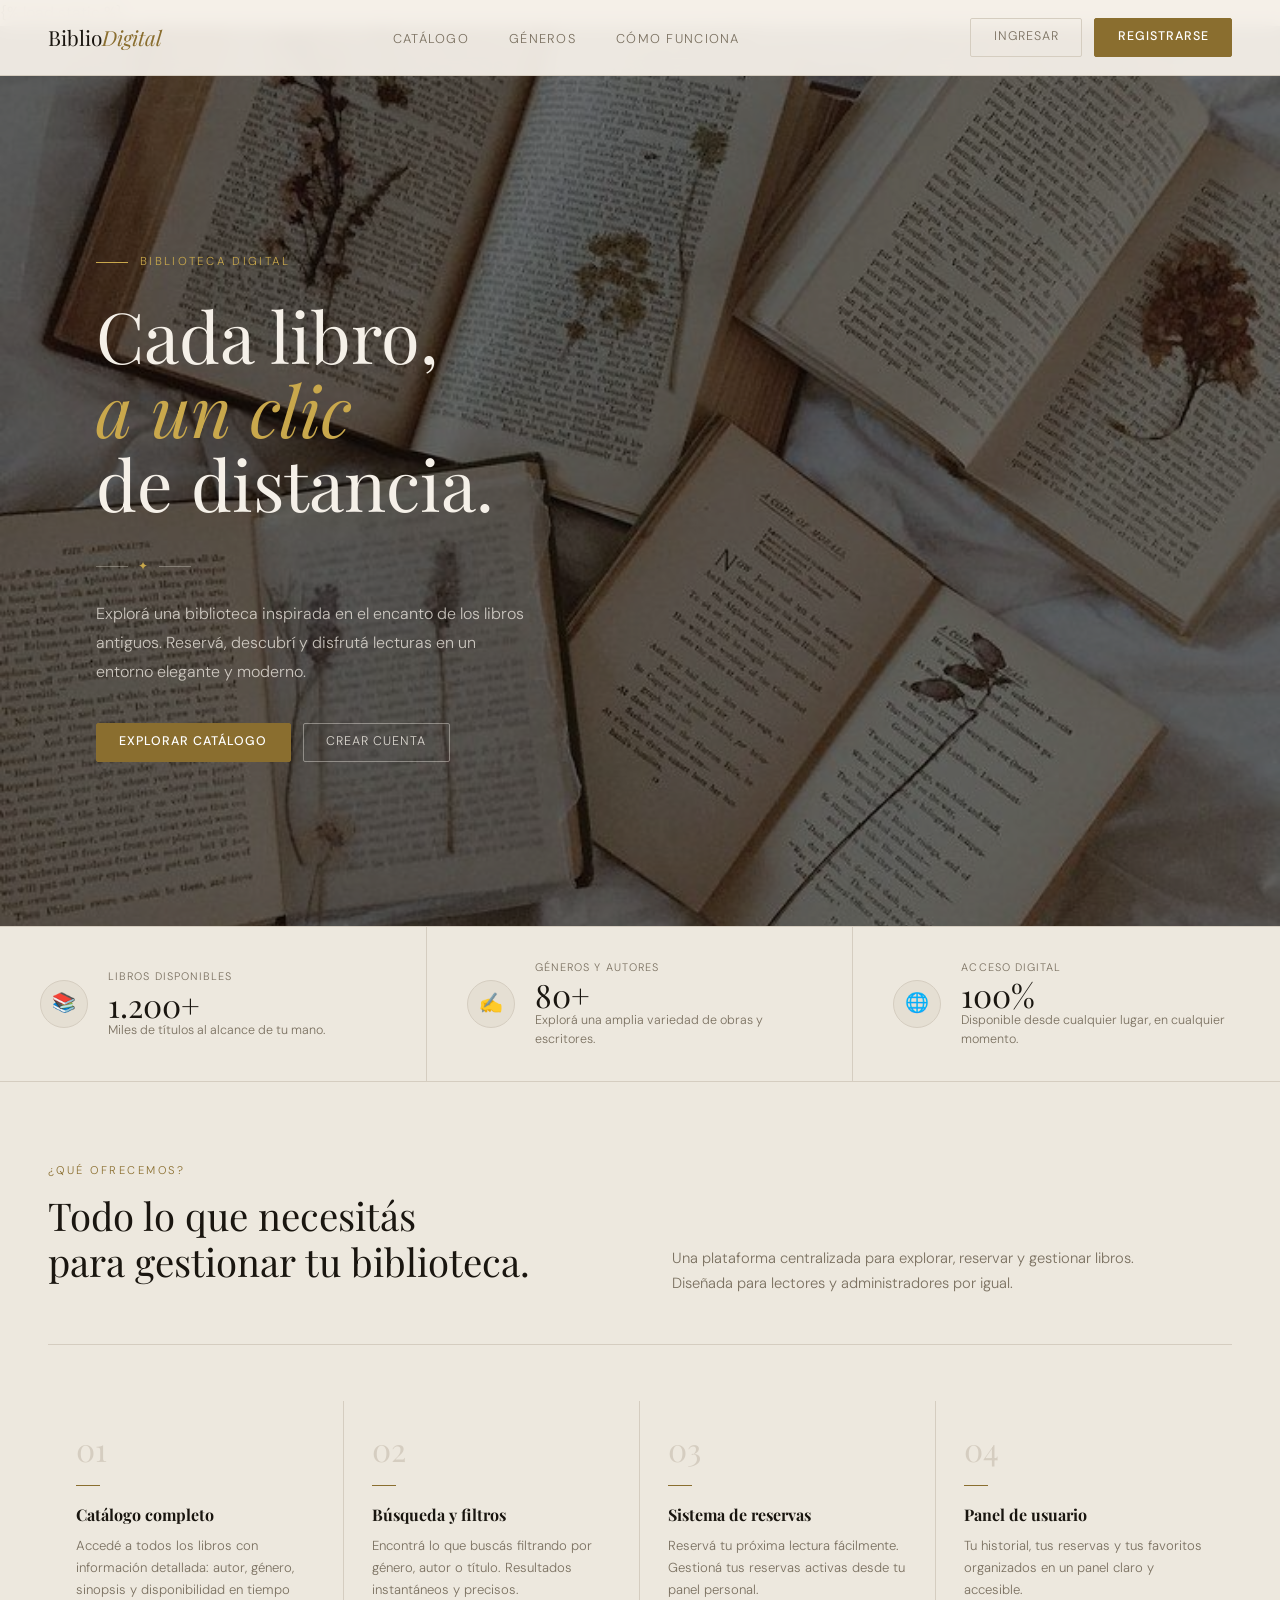
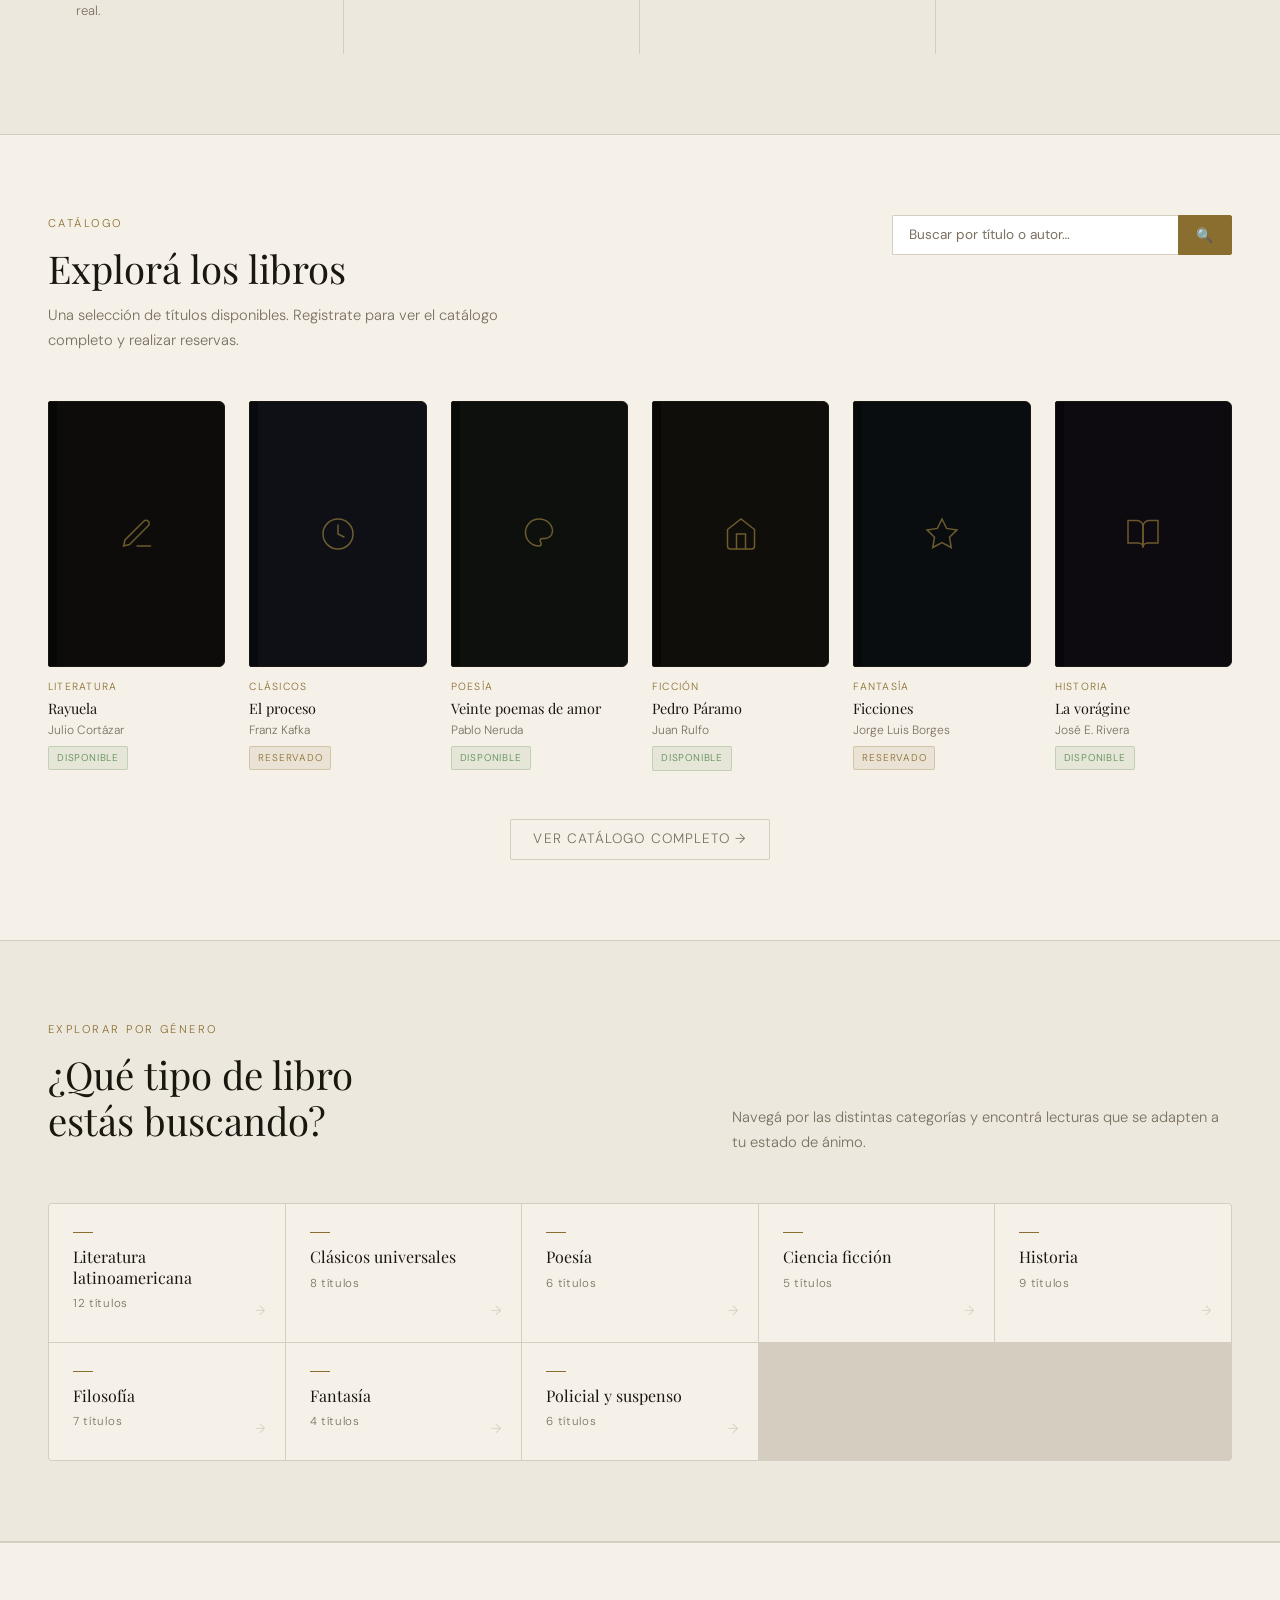
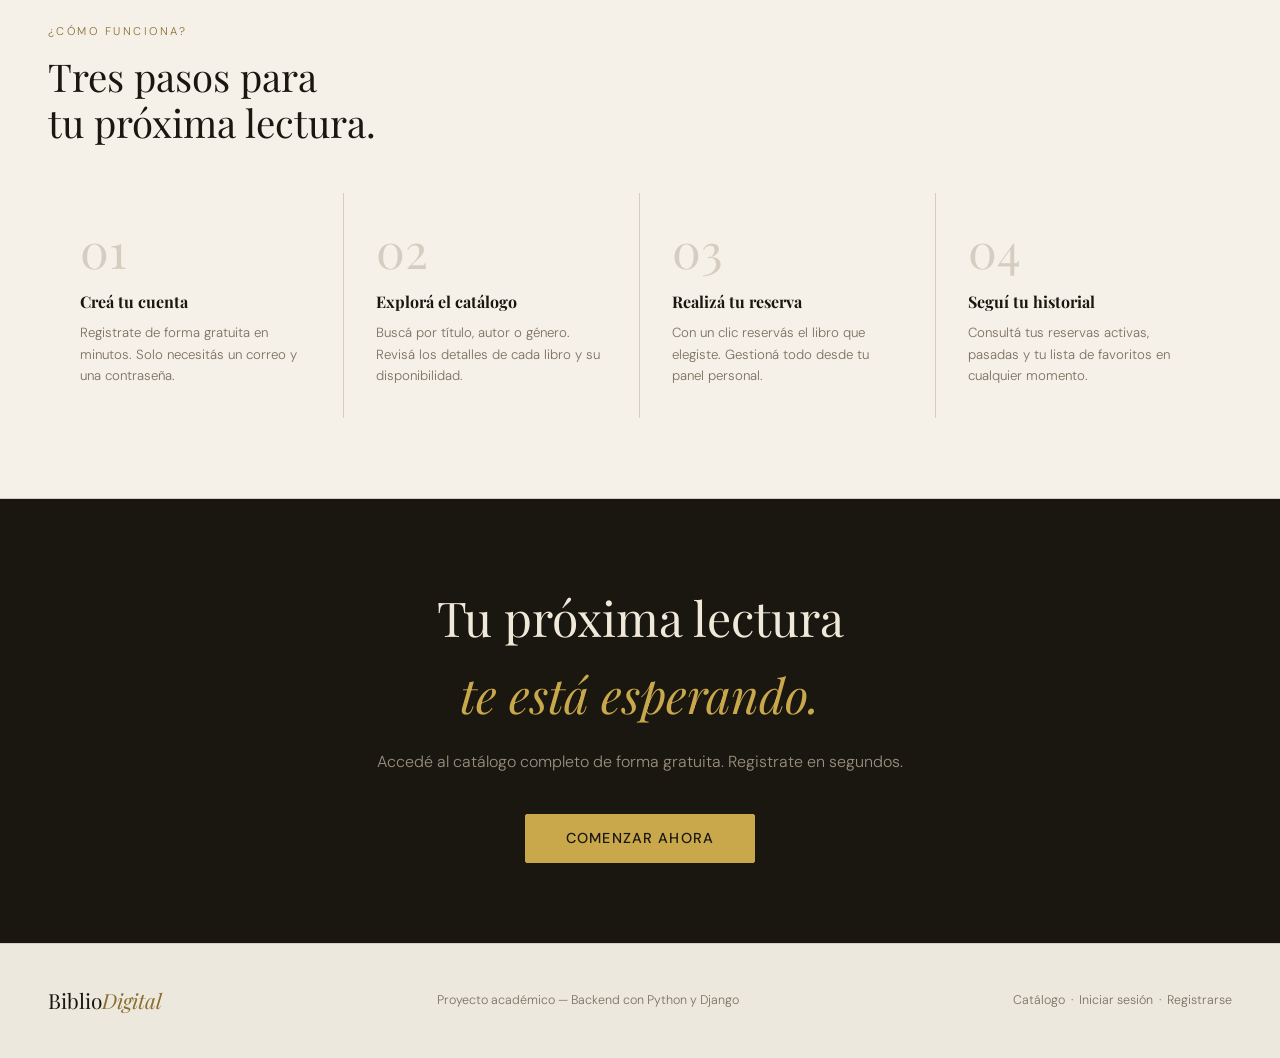
==== templates/index.html @ c8c46e90 "Resolver conflictos de merge y configurar frontend con Django" ====
{% load static %}
<!DOCTYPE html>
<html lang="es">
<head>
  <meta charset="UTF-8">
  <meta name="viewport" content="width=device-width, initial-scale=1.0">
  <title>BiblioDigital</title>
  <link href="https://fonts.googleapis.com/css2?family=Playfair+Display:ital,wght@0,400;0,700;1,400&family=DM+Sans:wght@300;400;500&display=swap" rel="stylesheet">
  <style>
    *, *::before, *::after { box-sizing: border-box; margin: 0; padding: 0; }
    :root {
      --bg: #f5f0e8; --bg-card: #ede8de; --bg-card2: #e5dfd3;
      --gold: #8a6e2f; --gold-light: #c9a84c;
      --dark: #1a1610; --muted: #7a7060; --border: #d5cdc0;
      --font-head: 'Playfair Display', Georgia, serif;
      --font-body: 'DM Sans', sans-serif;
    }
    html { scroll-behavior: smooth; }
    body { background: var(--bg); color: var(--dark); font-family: var(--font-body); font-weight: 300; line-height: 1.6; min-height: 100vh; }
    a { text-decoration: none; color: inherit; }
    ul { list-style: none; }

    nav {
      position: fixed; top: 0; left: 0; right: 0; z-index: 100;
      display: flex; align-items: center; justify-content: space-between;
      padding: 1.1rem 3rem; border-bottom: 1px solid var(--border);
      background: rgba(245,240,232,0.95); backdrop-filter: blur(8px);
    }
    .nav-logo { font-family: var(--font-head); font-size: 1.3rem; color: var(--dark); }
    .nav-logo em { font-style: italic; color: var(--gold); }
    .nav-links { display: flex; gap: 2.5rem; }
    .nav-links a { color: var(--muted); font-size: 0.8rem; letter-spacing: 0.1em; text-transform: uppercase; transition: color .2s; }
    .nav-links a:hover { color: var(--dark); }
    .nav-actions { display: flex; gap: 0.75rem; align-items: center; }
    .btn { font-family: var(--font-body); font-size: 0.78rem; letter-spacing: 0.08em; text-transform: uppercase; padding: 0.55rem 1.4rem; cursor: pointer; text-decoration: none; transition: all .2s; display: inline-flex; align-items: center; gap: 0.5rem; border: none; }
    .btn-ghost { background: transparent; border: 1px solid var(--border); color: var(--muted); border-radius: 2px; }
    .btn-ghost:hover { border-color: var(--gold); color: var(--dark); }
    .btn-primary { background: var(--gold); color: #fff; font-weight: 500; border-radius: 2px; border: 1px solid var(--gold); }
    .btn-primary:hover { background: #7a5e24; }

    /* ── HERO ── */
    .hero {
      min-height: 100vh;
      position: relative;
      display: flex;
      align-items: center;
      overflow: hidden;
    }
    .hero-bg {
      position: absolute; inset: 0; z-index: 0;
      background-image: url('/static/img/books-hero3.jpg');
      background-size: cover;
      background-position: center;
      filter: brightness(0.45);
    }
    .hero-left {
      position: relative; z-index: 1;
      display: flex; flex-direction: column; justify-content: center;
      padding: 8rem 4rem 4rem 3rem;
      max-width: 680px;
    }
    .hero-eyebrow {
      display: flex; align-items: center; gap: 0.75rem;
      font-size: 0.72rem; letter-spacing: 0.2em; text-transform: uppercase;
      color: var(--gold-light); margin-bottom: 1.75rem;
    }
    .hero-eyebrow::before { content: ''; display: block; width: 2rem; height: 1px; background: var(--gold-light); }
    .hero h1 {
      font-family: var(--font-head);
      font-size: clamp(3rem, 5.5vw, 5.5rem);
      line-height: 1.05; font-weight: 400;
      color: #f5f0e8; margin-bottom: 1rem;
    }
    .hero h1 em { font-style: italic; color: var(--gold-light); }
    .hero-ornament { display: flex; align-items: center; gap: 0.6rem; margin: 1.25rem 0 1.5rem; }
    .hero-ornament::before, .hero-ornament::after { content: ''; flex: 1; max-width: 2rem; height: 1px; background: rgba(245,240,232,0.3); }
    .hero-ornament span { font-size: 0.75rem; color: var(--gold-light); letter-spacing: 0.15em; }
    .hero-desc { color: rgba(245,240,232,0.75); font-size: 1rem; max-width: 40ch; margin-bottom: 2.25rem; line-height: 1.8; }
    .hero-cta { display: flex; gap: 0.75rem; flex-wrap: wrap; }
    .hero .btn-ghost { border-color: rgba(245,240,232,0.4); color: rgba(245,240,232,0.85); }
    .hero .btn-ghost:hover { border-color: var(--gold-light); color: #f5f0e8; }

    /* ── STATS BAR ── */
    .stats-bar { border-top: 1px solid var(--border); background: var(--bg-card); display: grid; grid-template-columns: repeat(3, 1fr); }
    .stat-item { padding: 2rem 2.5rem; border-right: 1px solid var(--border); display: flex; align-items: center; gap: 1.25rem; }
    .stat-item:last-child { border-right: none; }
    .stat-icon { width: 48px; height: 48px; border-radius: 50%; background: var(--bg-card2); border: 1px solid var(--border); display: flex; align-items: center; justify-content: center; font-size: 1.2rem; flex-shrink: 0; }
    .stat-num { font-family: var(--font-head); font-size: 2rem; color: var(--dark); display: block; line-height: 1; }
    .stat-lbl { font-size: 0.68rem; color: var(--muted); letter-spacing: 0.1em; text-transform: uppercase; display: block; margin-bottom: 0.2rem; }
    .stat-desc { font-size: 0.78rem; color: var(--muted); line-height: 1.5; }

    section { padding: 5rem 3rem; }
    .section-label { font-size: 0.7rem; letter-spacing: 0.22em; text-transform: uppercase; color: var(--gold); margin-bottom: 0.75rem; }
    .section-title { font-family: var(--font-head); font-size: clamp(1.8rem, 3vw, 2.4rem); font-weight: 400; line-height: 1.2; margin-bottom: 0.75rem; color: var(--dark); }
    .section-desc { color: var(--muted); max-width: 50ch; line-height: 1.7; font-size: 0.92rem; }

    .features { background: var(--bg-card); border-top: 1px solid var(--border); border-bottom: 1px solid var(--border); }
    .features-top { display: grid; grid-template-columns: 1fr 1fr; gap: 4rem; align-items: end; margin-bottom: 3.5rem; padding-bottom: 3rem; border-bottom: 1px solid var(--border); }
    .features-grid { display: grid; grid-template-columns: repeat(4, 1fr); gap: 0; }
    .feature-item { padding: 2rem 1.75rem; border-right: 1px solid var(--border); }
    .feature-item:last-child { border-right: none; }
    .feature-num { font-family: var(--font-head); font-size: 2rem; color: var(--border); line-height: 1; margin-bottom: 1.25rem; display: block; }
    .feature-line { width: 1.5rem; height: 1px; background: var(--gold); margin-bottom: 1rem; }
    .feature-title { font-family: var(--font-head); font-size: 1rem; margin-bottom: 0.5rem; color: var(--dark); }
    .feature-desc { font-size: 0.82rem; color: var(--muted); line-height: 1.65; }

    .catalogue-header { display: flex; align-items: flex-start; justify-content: space-between; margin-bottom: 3rem; gap: 2rem; flex-wrap: wrap; }
    .catalogue-search { display: flex; max-width: 340px; width: 100%; }
    .catalogue-search input { flex: 1; padding: 0.65rem 1rem; background: #fff; border: 1px solid var(--border); border-right: none; border-radius: 2px 0 0 2px; color: var(--dark); font-family: var(--font-body); font-size: 0.85rem; outline: none; }
    .catalogue-search input::placeholder { color: var(--muted); }
    .catalogue-search input:focus { border-color: var(--gold); }
    .catalogue-search button { padding: 0.65rem 1.1rem; background: var(--gold); border: 1px solid var(--gold); border-radius: 0 2px 2px 0; cursor: pointer; font-size: 0.85rem; color: #fff; }
    .books-grid { display: grid; grid-template-columns: repeat(auto-fill, minmax(160px, 1fr)); gap: 1.5rem; }
    .book-card { cursor: pointer; transition: transform .2s; }
    .book-card:hover { transform: translateY(-4px); }
    .book-card:hover .book-card-cover { border-color: var(--gold); }
    .book-card-cover { width: 100%; aspect-ratio: 2/3; border-radius: 2px 6px 6px 2px; margin-bottom: 0.75rem; border: 1px solid #1a1610; background: #0d0c0b; display: flex; align-items: center; justify-content: center; transition: border-color .2s; position: relative; overflow: hidden; }
    .book-card-cover::after { content: ''; position: absolute; left: 0; top: 0; bottom: 0; width: 8px; background: rgba(0,0,0,.4); border-radius: 2px 0 0 2px; }
    .book-card-icon { width: 100%; height: 100%; display: flex; align-items: center; justify-content: center; }
    .book-card-icon svg { width: 36px; height: 36px; opacity: 0.5; }
    .book-card-genre { font-size: 0.65rem; letter-spacing: 0.12em; text-transform: uppercase; color: var(--gold); margin-bottom: 0.2rem; }
    .book-card-title { font-family: var(--font-head); font-size: 0.9rem; line-height: 1.3; margin-bottom: 0.2rem; color: var(--dark); }
    .book-card-author { font-size: 0.75rem; color: var(--muted); }
    .available-badge { display: inline-block; margin-top: 0.4rem; font-size: 0.62rem; letter-spacing: 0.08em; text-transform: uppercase; padding: 0.2rem 0.5rem; border-radius: 2px; background: rgba(90,140,80,0.1); color: #5a8c50; border: 1px solid rgba(90,140,80,0.25); }
    .reserved-badge { display: inline-block; margin-top: 0.4rem; font-size: 0.62rem; letter-spacing: 0.08em; text-transform: uppercase; padding: 0.2rem 0.5rem; border-radius: 2px; background: rgba(138,110,47,0.1); color: var(--gold); border: 1px solid rgba(138,110,47,0.25); }
    .view-all-row { text-align: center; margin-top: 3rem; }

    .generos { background: var(--bg-card); border-top: 1px solid var(--border); border-bottom: 1px solid var(--border); }
    .generos-intro { display: flex; align-items: flex-end; justify-content: space-between; margin-bottom: 3rem; gap: 2rem; flex-wrap: wrap; }
    .generos-grid { display: grid; grid-template-columns: repeat(auto-fill, minmax(200px, 1fr)); gap: 1px; background: var(--border); border: 1px solid var(--border); border-radius: 4px; overflow: hidden; }
    .genero-card { background: var(--bg); padding: 1.75rem 1.5rem; cursor: pointer; transition: background .2s; display: flex; flex-direction: column; gap: 0.4rem; position: relative; }
    .genero-card::after { content: '→'; position: absolute; right: 1.25rem; bottom: 1.25rem; font-size: 0.85rem; color: var(--border); transition: color .2s, transform .2s; }
    .genero-card:hover { background: var(--bg-card2); }
    .genero-card:hover::after { color: var(--gold); transform: translateX(3px); }
    .genero-nombre { font-family: var(--font-head); font-size: 1rem; color: var(--dark); line-height: 1.3; }
    .genero-count { font-size: 0.72rem; color: var(--muted); letter-spacing: 0.06em; }
    .genero-line { width: 1.25rem; height: 1px; background: var(--gold); margin-bottom: 0.5rem; }

    .how { border-top: 1px solid var(--border); border-bottom: 1px solid var(--border); }
    .steps { display: grid; grid-template-columns: repeat(auto-fit, minmax(200px, 1fr)); gap: 0; margin-top: 3rem; }
    .step { padding: 2rem; border-right: 1px solid var(--border); }
    .step:last-child { border-right: none; }
    .step-num { font-family: var(--font-head); font-size: 3rem; color: var(--border); line-height: 1; margin-bottom: 1rem; }
    .step-title { font-family: var(--font-head); font-size: 1rem; margin-bottom: 0.5rem; color: var(--dark); }
    .step-desc { font-size: 0.83rem; color: var(--muted); line-height: 1.6; }

    .cta-banner { text-align: center; padding: 5rem 3rem; background: var(--dark); color: #f0e8d8; }
    .cta-banner h2 { font-family: var(--font-head); font-size: clamp(2rem, 4vw, 3rem); font-weight: 400; margin-bottom: 1rem; color: #f0e8d8; }
    .cta-banner h2 em { font-style: italic; color: var(--gold-light); }
    .cta-banner p { color: #9a9080; margin-bottom: 2.5rem; }
    .cta-banner .btn-primary { background: var(--gold-light); border-color: var(--gold-light); color: var(--dark); }
    .cta-banner .btn-primary:hover { background: #d4b05a; }

    footer { background: var(--bg-card); border-top: 1px solid var(--border); padding: 2.5rem 3rem; display: flex; align-items: center; justify-content: space-between; flex-wrap: wrap; gap: 1rem; }
    footer p { font-size: 0.78rem; color: var(--muted); }
    footer a { color: var(--muted); }
    footer a:hover { color: var(--dark); }

    @media (max-width: 900px) {
      .hero-left { padding: 7rem 1.5rem 2rem; max-width: 100%; }
      .stats-bar { grid-template-columns: 1fr; }
      .stat-item { border-right: none; border-bottom: 1px solid var(--border); }
      .features-top { grid-template-columns: 1fr; gap: 1.5rem; }
      .features-grid { grid-template-columns: 1fr 1fr; }
      .feature-item:nth-child(2) { border-right: none; }
    }
    @media (max-width: 768px) {
      nav { padding: 1rem 1.25rem; }
      .nav-links { display: none; }
      section { padding: 3.5rem 1.25rem; }
      footer { padding: 2rem 1.25rem; }
      .generos-grid { grid-template-columns: 1fr 1fr; }
    }
  </style>
</head>
<body>

  <nav>
    <a href="#" class="nav-logo">Biblio<em>Digital</em></a>
    <ul class="nav-links">
      <li><a href="#catalogo">Catálogo</a></li>
      <li><a href="#generos">Géneros</a></li>
      <li><a href="#como-funciona">Cómo funciona</a></li>
    </ul>
    <div class="nav-actions">
      <a href="/pages/login.html" class="btn btn-ghost">Ingresar</a>
      <a href="/pages/register.html" class="btn btn-primary">Registrarse</a>
    </div>
  </nav>

  <section class="hero">
    <div class="hero-bg"></div>
    <div class="hero-left">
      <p class="hero-eyebrow">Biblioteca digital</p>
      <h1>Cada libro,<br><em>a un clic</em><br>de distancia.</h1>
      <div class="hero-ornament"><span>✦</span></div>
      <p class="hero-desc">
        Explorá una biblioteca inspirada en el encanto de los libros antiguos.
        Reservá, descubrí y disfrutá lecturas en un entorno elegante y moderno.
      </p>
      <div class="hero-cta">
        <a href="#catalogo" class="btn btn-primary">Explorar catálogo</a>
        <a href="/pages/register.html" class="btn btn-ghost">Crear cuenta</a>
      </div>
    </div>
  </section>

  <div class="stats-bar">
    <div class="stat-item">
      <div class="stat-icon">📚</div>
      <div>
        <span class="stat-lbl">Libros disponibles</span>
        <span class="stat-num">1.200+</span>
        <p class="stat-desc">Miles de títulos al alcance de tu mano.</p>
      </div>
    </div>
    <div class="stat-item">
      <div class="stat-icon">✍️</div>
      <div>
        <span class="stat-lbl">Géneros y autores</span>
        <span class="stat-num">80+</span>
        <p class="stat-desc">Explorá una amplia variedad de obras y escritores.</p>
      </div>
    </div>
    <div class="stat-item">
      <div class="stat-icon">🌐</div>
      <div>
        <span class="stat-lbl">Acceso digital</span>
        <span class="stat-num">100%</span>
        <p class="stat-desc">Disponible desde cualquier lugar, en cualquier momento.</p>
      </div>
    </div>
  </div>

  <section class="features">
    <div class="features-top">
      <div>
        <p class="section-label">¿Qué ofrecemos?</p>
        <h2 class="section-title">Todo lo que necesitás<br>para gestionar tu biblioteca.</h2>
      </div>
      <p class="section-desc">Una plataforma centralizada para explorar, reservar y gestionar libros. Diseñada para lectores y administradores por igual.</p>
    </div>
    <div class="features-grid">
      <div class="feature-item">
        <span class="feature-num">01</span>
        <div class="feature-line"></div>
        <h3 class="feature-title">Catálogo completo</h3>
        <p class="feature-desc">Accedé a todos los libros con información detallada: autor, género, sinopsis y disponibilidad en tiempo real.</p>
      </div>
      <div class="feature-item">
        <span class="feature-num">02</span>
        <div class="feature-line"></div>
        <h3 class="feature-title">Búsqueda y filtros</h3>
        <p class="feature-desc">Encontrá lo que buscás filtrando por género, autor o título. Resultados instantáneos y precisos.</p>
      </div>
      <div class="feature-item">
        <span class="feature-num">03</span>
        <div class="feature-line"></div>
        <h3 class="feature-title">Sistema de reservas</h3>
        <p class="feature-desc">Reservá tu próxima lectura fácilmente. Gestioná tus reservas activas desde tu panel personal.</p>
      </div>
      <div class="feature-item">
        <span class="feature-num">04</span>
        <div class="feature-line"></div>
        <h3 class="feature-title">Panel de usuario</h3>
        <p class="feature-desc">Tu historial, tus reservas y tus favoritos organizados en un panel claro y accesible.</p>
      </div>
    </div>
  </section>

  <section id="catalogo">
    <div class="catalogue-header">
      <div>
        <p class="section-label">Catálogo</p>
        <h2 class="section-title">Explorá los libros</h2>
        <p class="section-desc">Una selección de títulos disponibles. Registrate para ver el catálogo completo y realizar reservas.</p>
      </div>
      <div class="catalogue-search">
        <input type="text" placeholder="Buscar por título o autor…"/>
        <button>🔍</button>
      </div>
    </div>
    <div class="books-grid">
      <div class="book-card">
        <div class="book-card-cover" style="background:#0d0c0b;">
          <div class="book-card-icon">
            <svg viewBox="0 0 24 24" fill="none" stroke="#c9a84c" stroke-width="1" stroke-linecap="round"><path d="M12 20h9"/><path d="M16.5 3.5a2.121 2.121 0 013 3L7 19l-4 1 1-4L16.5 3.5z"/></svg>
          </div>
        </div>
        <p class="book-card-genre">Literatura</p>
        <p class="book-card-title">Rayuela</p>
        <p class="book-card-author">Julio Cortázar</p>
        <span class="available-badge">Disponible</span>
      </div>
      <div class="book-card">
        <div class="book-card-cover" style="background:#0f1015;">
          <div class="book-card-icon">
            <svg viewBox="0 0 24 24" fill="none" stroke="#c9a84c" stroke-width="1" stroke-linecap="round"><circle cx="12" cy="12" r="10"/><polyline points="12 6 12 12 16 14"/></svg>
          </div>
        </div>
        <p class="book-card-genre">Clásicos</p>
        <p class="book-card-title">El proceso</p>
        <p class="book-card-author">Franz Kafka</p>
        <span class="reserved-badge">Reservado</span>
      </div>
      <div class="book-card">
        <div class="book-card-cover" style="background:#0d100d;">
          <div class="book-card-icon">
            <svg viewBox="0 0 24 24" fill="none" stroke="#c9a84c" stroke-width="1" stroke-linecap="round"><path d="M12 2a9 9 0 000 18c.83 0 1.5-.67 1.5-1.5 0-.39-.15-.74-.39-1.01-.23-.26-.38-.61-.38-.99 0-.83.67-1.5 1.5-1.5H16c2.76 0 5-2.24 5-5 0-4.42-4.03-8-9-8z"/></svg>
          </div>
        </div>
        <p class="book-card-genre">Poesía</p>
        <p class="book-card-title">Veinte poemas de amor</p>
        <p class="book-card-author">Pablo Neruda</p>
        <span class="available-badge">Disponible</span>
      </div>
      <div class="book-card">
        <div class="book-card-cover" style="background:#100e0a;">
          <div class="book-card-icon">
            <svg viewBox="0 0 24 24" fill="none" stroke="#c9a84c" stroke-width="1" stroke-linecap="round"><path d="M3 9l9-7 9 7v11a2 2 0 01-2 2H5a2 2 0 01-2-2z"/><polyline points="9 22 9 12 15 12 15 22"/></svg>
          </div>
        </div>
        <p class="book-card-genre">Ficción</p>
        <p class="book-card-title">Pedro Páramo</p>
        <p class="book-card-author">Juan Rulfo</p>
        <span class="available-badge">Disponible</span>
      </div>
      <div class="book-card">
        <div class="book-card-cover" style="background:#0a0d10;">
          <div class="book-card-icon">
            <svg viewBox="0 0 24 24" fill="none" stroke="#c9a84c" stroke-width="1" stroke-linecap="round"><polygon points="12 2 15.09 8.26 22 9.27 17 14.14 18.18 21.02 12 17.77 5.82 21.02 7 14.14 2 9.27 8.91 8.26 12 2"/></svg>
          </div>
        </div>
        <p class="book-card-genre">Fantasía</p>
        <p class="book-card-title">Ficciones</p>
        <p class="book-card-author">Jorge Luis Borges</p>
        <span class="reserved-badge">Reservado</span>
      </div>
      <div class="book-card">
        <div class="book-card-cover" style="background:#0d0a10;">
          <div class="book-card-icon">
            <svg viewBox="0 0 24 24" fill="none" stroke="#c9a84c" stroke-width="1" stroke-linecap="round"><path d="M2 3h6a4 4 0 014 4v14a3 3 0 00-3-3H2z"/><path d="M22 3h-6a4 4 0 00-4 4v14a3 3 0 013-3h7z"/></svg>
          </div>
        </div>
        <p class="book-card-genre">Historia</p>
        <p class="book-card-title">La vorágine</p>
        <p class="book-card-author">José E. Rivera</p>
        <span class="available-badge">Disponible</span>
      </div>
    </div>
    <div class="view-all-row">
      <a href="#" class="btn btn-ghost" style="font-size:.85rem;">Ver catálogo completo →</a>
    </div>
  </section>

  <section class="generos" id="generos">
    <div class="generos-intro">
      <div>
        <p class="section-label">Explorar por género</p>
        <h2 class="section-title">¿Qué tipo de libro<br>estás buscando?</h2>
      </div>
      <p class="section-desc">Navegá por las distintas categorías y encontrá lecturas que se adapten a tu estado de ánimo.</p>
    </div>
    <div class="generos-grid">
      <div class="genero-card"><div class="genero-line"></div><p class="genero-nombre">Literatura latinoamericana</p><p class="genero-count">12 títulos</p></div>
      <div class="genero-card"><div class="genero-line"></div><p class="genero-nombre">Clásicos universales</p><p class="genero-count">8 títulos</p></div>
      <div class="genero-card"><div class="genero-line"></div><p class="genero-nombre">Poesía</p><p class="genero-count">6 títulos</p></div>
      <div class="genero-card"><div class="genero-line"></div><p class="genero-nombre">Ciencia ficción</p><p class="genero-count">5 títulos</p></div>
      <div class="genero-card"><div class="genero-line"></div><p class="genero-nombre">Historia</p><p class="genero-count">9 títulos</p></div>
      <div class="genero-card"><div class="genero-line"></div><p class="genero-nombre">Filosofía</p><p class="genero-count">7 títulos</p></div>
      <div class="genero-card"><div class="genero-line"></div><p class="genero-nombre">Fantasía</p><p class="genero-count">4 títulos</p></div>
      <div class="genero-card"><div class="genero-line"></div><p class="genero-nombre">Policial y suspenso</p><p class="genero-count">6 títulos</p></div>
    </div>
  </section>

  <section class="how" id="como-funciona">
    <p class="section-label">¿Cómo funciona?</p>
    <h2 class="section-title">Tres pasos para<br>tu próxima lectura.</h2>
    <div class="steps">
      <div class="step"><p class="step-num">01</p><h3 class="step-title">Creá tu cuenta</h3><p class="step-desc">Registrate de forma gratuita en minutos. Solo necesitás un correo y una contraseña.</p></div>
      <div class="step"><p class="step-num">02</p><h3 class="step-title">Explorá el catálogo</h3><p class="step-desc">Buscá por título, autor o género. Revisá los detalles de cada libro y su disponibilidad.</p></div>
      <div class="step"><p class="step-num">03</p><h3 class="step-title">Realizá tu reserva</h3><p class="step-desc">Con un clic reservás el libro que elegiste. Gestioná todo desde tu panel personal.</p></div>
      <div class="step"><p class="step-num">04</p><h3 class="step-title">Seguí tu historial</h3><p class="step-desc">Consultá tus reservas activas, pasadas y tu lista de favoritos en cualquier momento.</p></div>
    </div>
  </section>

  <section class="cta-banner">
    <h2>Tu próxima lectura<br><em>te está esperando.</em></h2>
    <p>Accedé al catálogo completo de forma gratuita. Registrate en segundos.</p>
    <a href="#" class="btn btn-primary" style="font-size:.9rem; padding:.75rem 2.5rem;">Comenzar ahora</a>
  </section>

  <footer>
    <a href="#" class="nav-logo">Biblio<em>Digital</em></a>
    <p>Proyecto académico — Backend con Python y Django</p>
    <p>
      <a href="#catalogo">Catálogo</a> &nbsp;·&nbsp;
      <a href="#">Iniciar sesión</a> &nbsp;·&nbsp;
      <a href="#">Registrarse</a>
    </p>
  </footer>

</body>
</html>
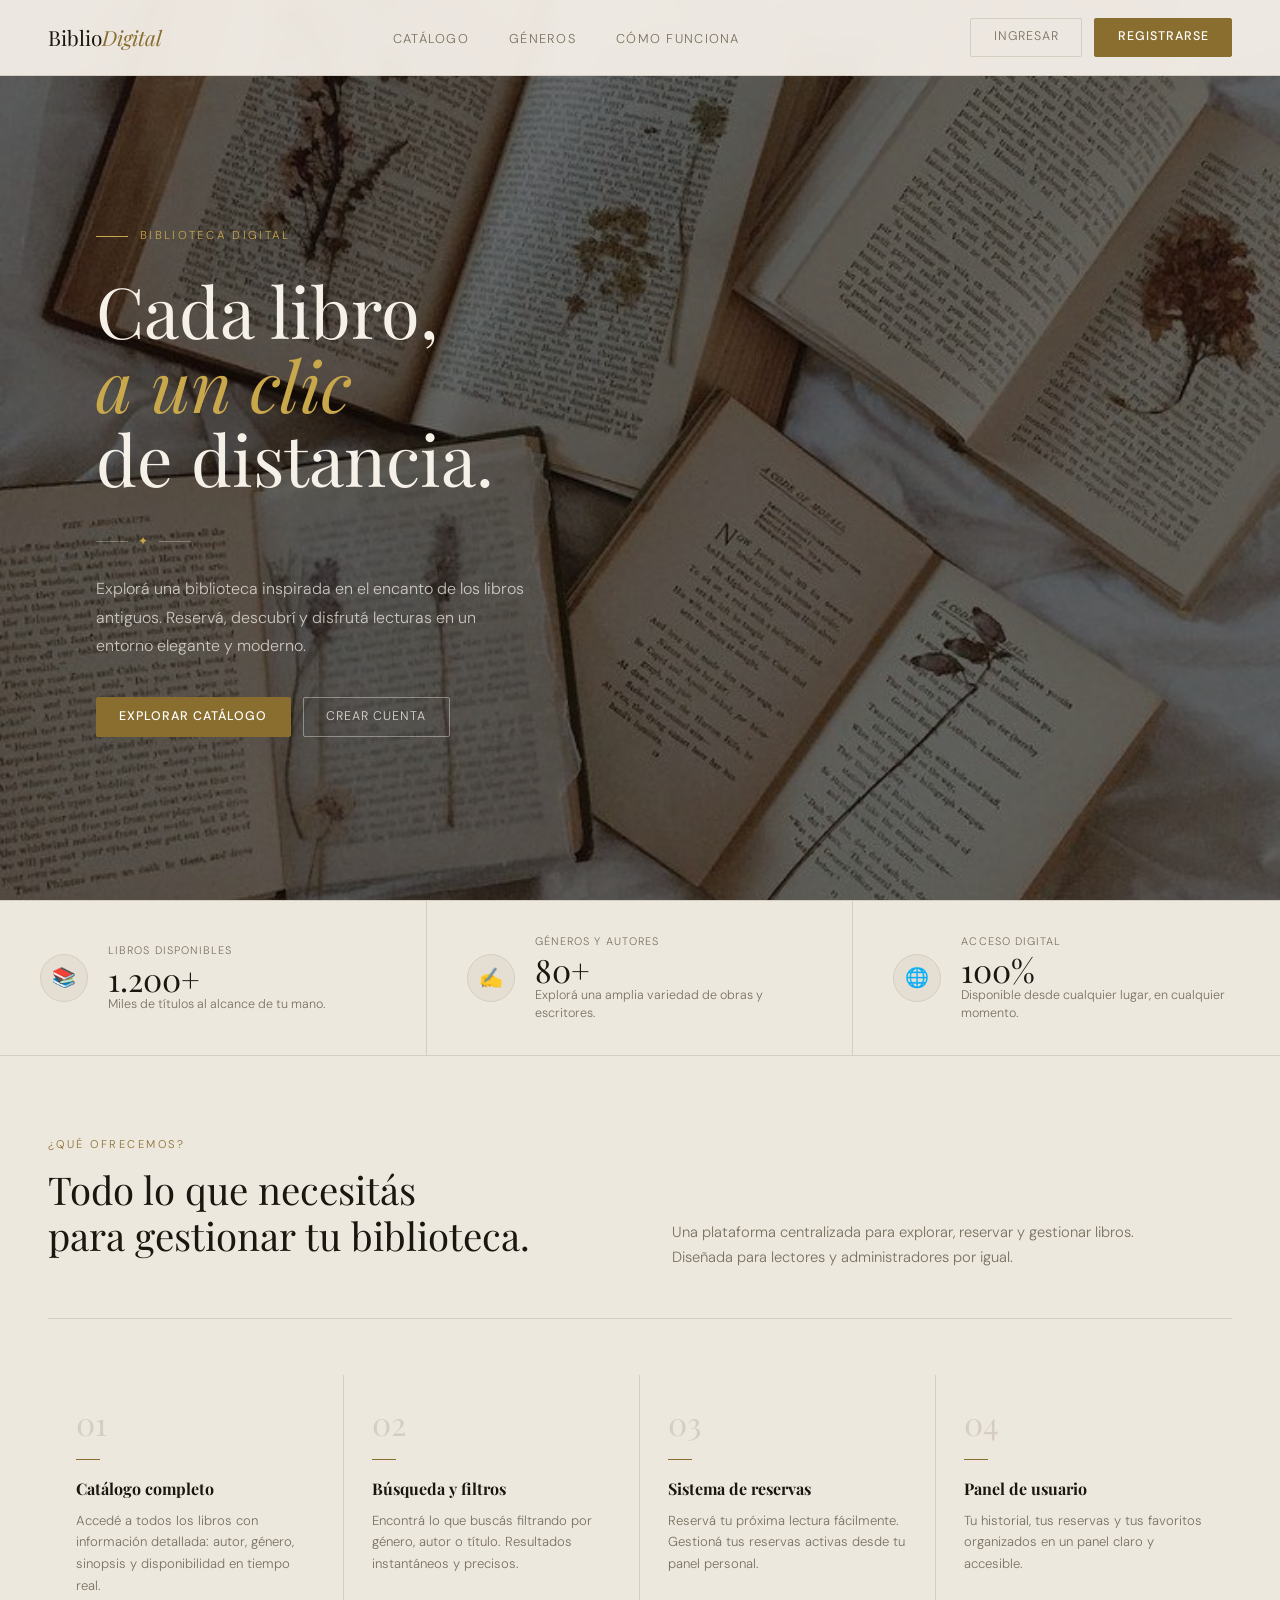
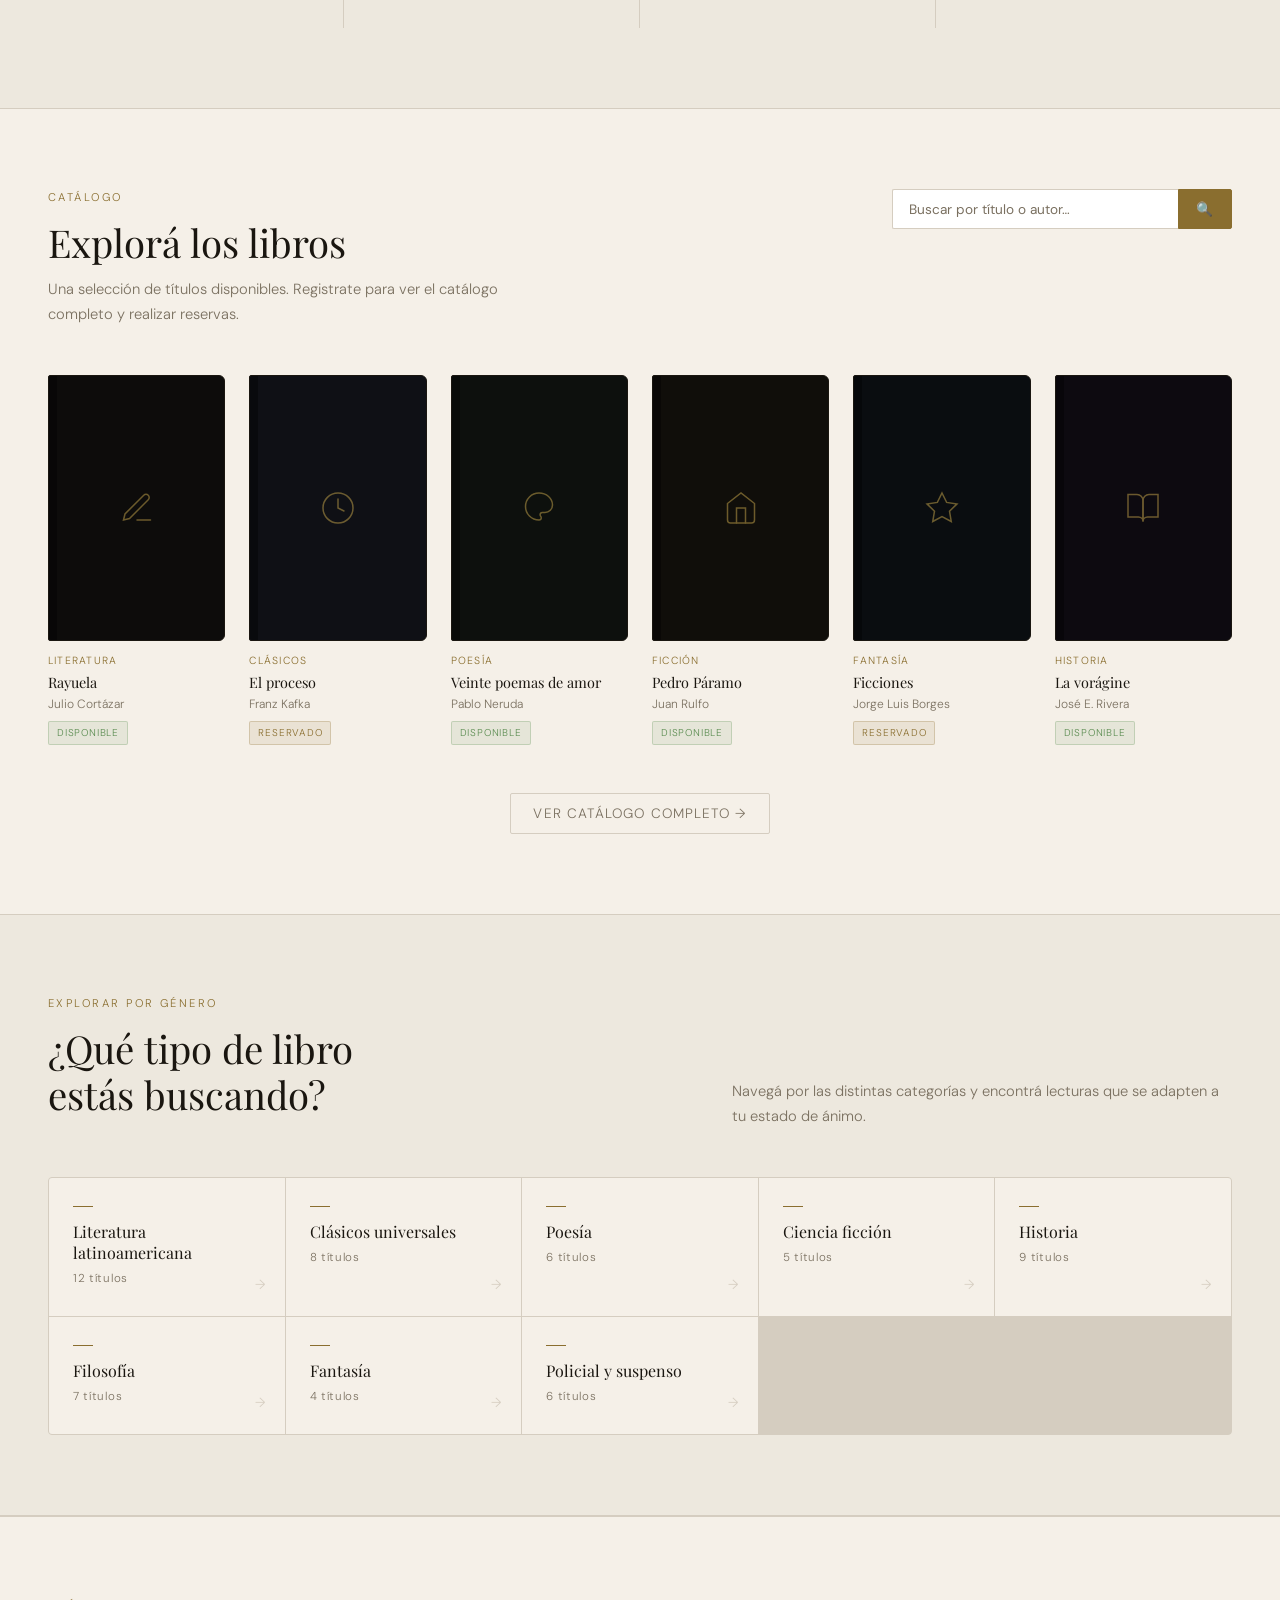
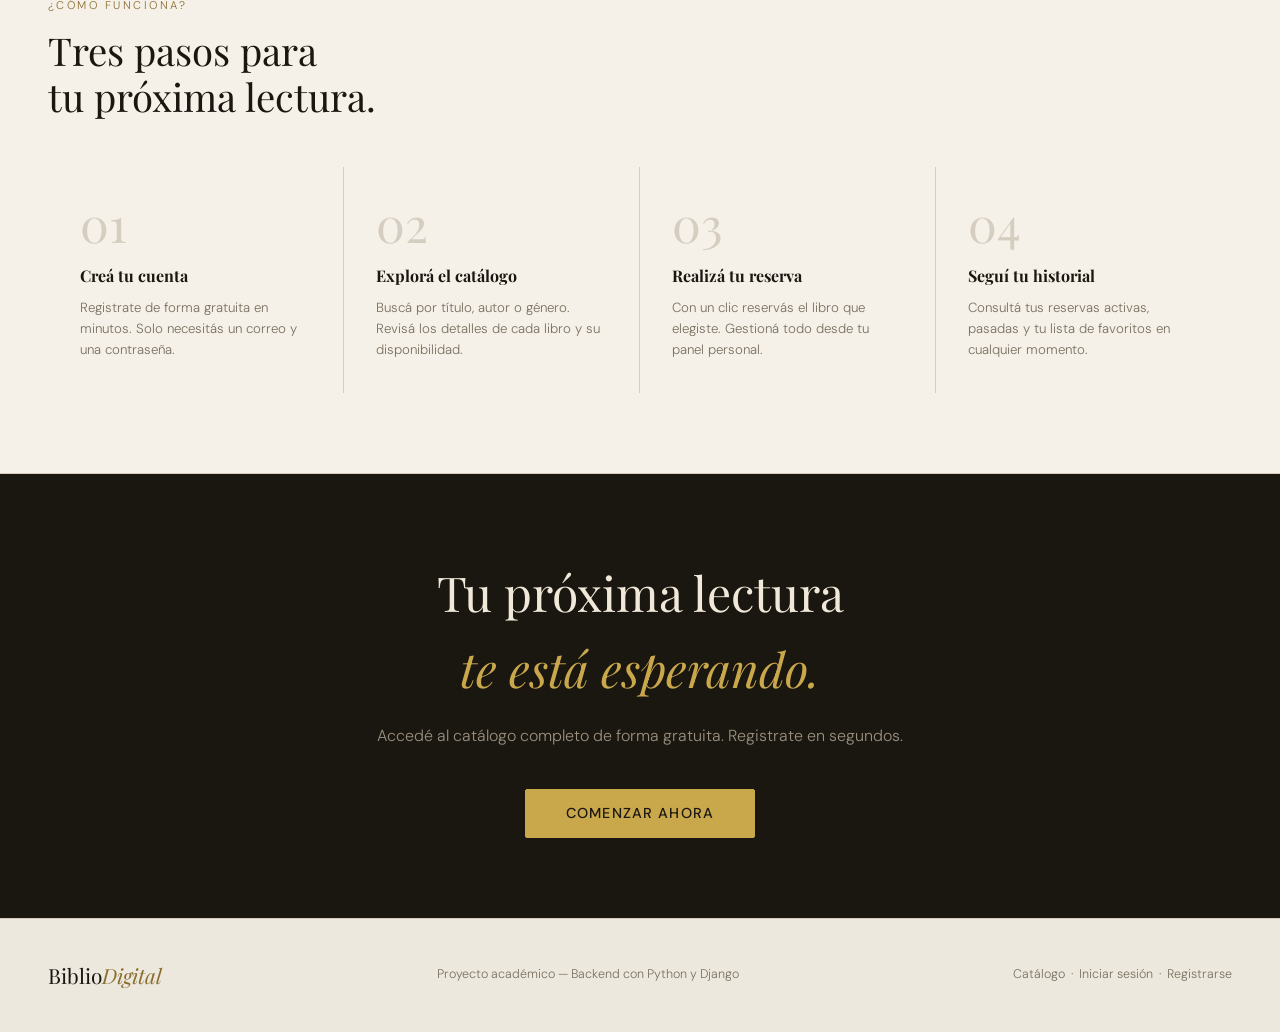
==== commit 760db758: "Resolver conflictos de merge" ====
--- a/templates/index.html
+++ b/templates/index.html
@@ -1,4 +1,3 @@
-{% load static %}
 <!DOCTYPE html>
 <html lang="es">
 <head>
@@ -39,6 +38,7 @@
     .btn-primary:hover { background: #7a5e24; }
 
     /* ── HERO ── */
+    /* ── HERO ── */
     .hero {
       min-height: 100vh;
       position: relative;
@@ -46,13 +46,13 @@
       align-items: center;
       overflow: hidden;
     }
-    .hero-bg {
-      position: absolute; inset: 0; z-index: 0;
-      background-image: url('/static/img/books-hero3.jpg');
-      background-size: cover;
-      background-position: center;
-      filter: brightness(0.45);
-    }
+ .hero-bg {
+  position: absolute; inset: 0; z-index: 0;
+  background-image: url('/static/img/books-hero3.jpg');
+  background-size: cover;
+  background-position: center;
+  filter: brightness(0.45);
+}
     .hero-left {
       position: relative; z-index: 1;
       display: flex; flex-direction: column; justify-content: center;
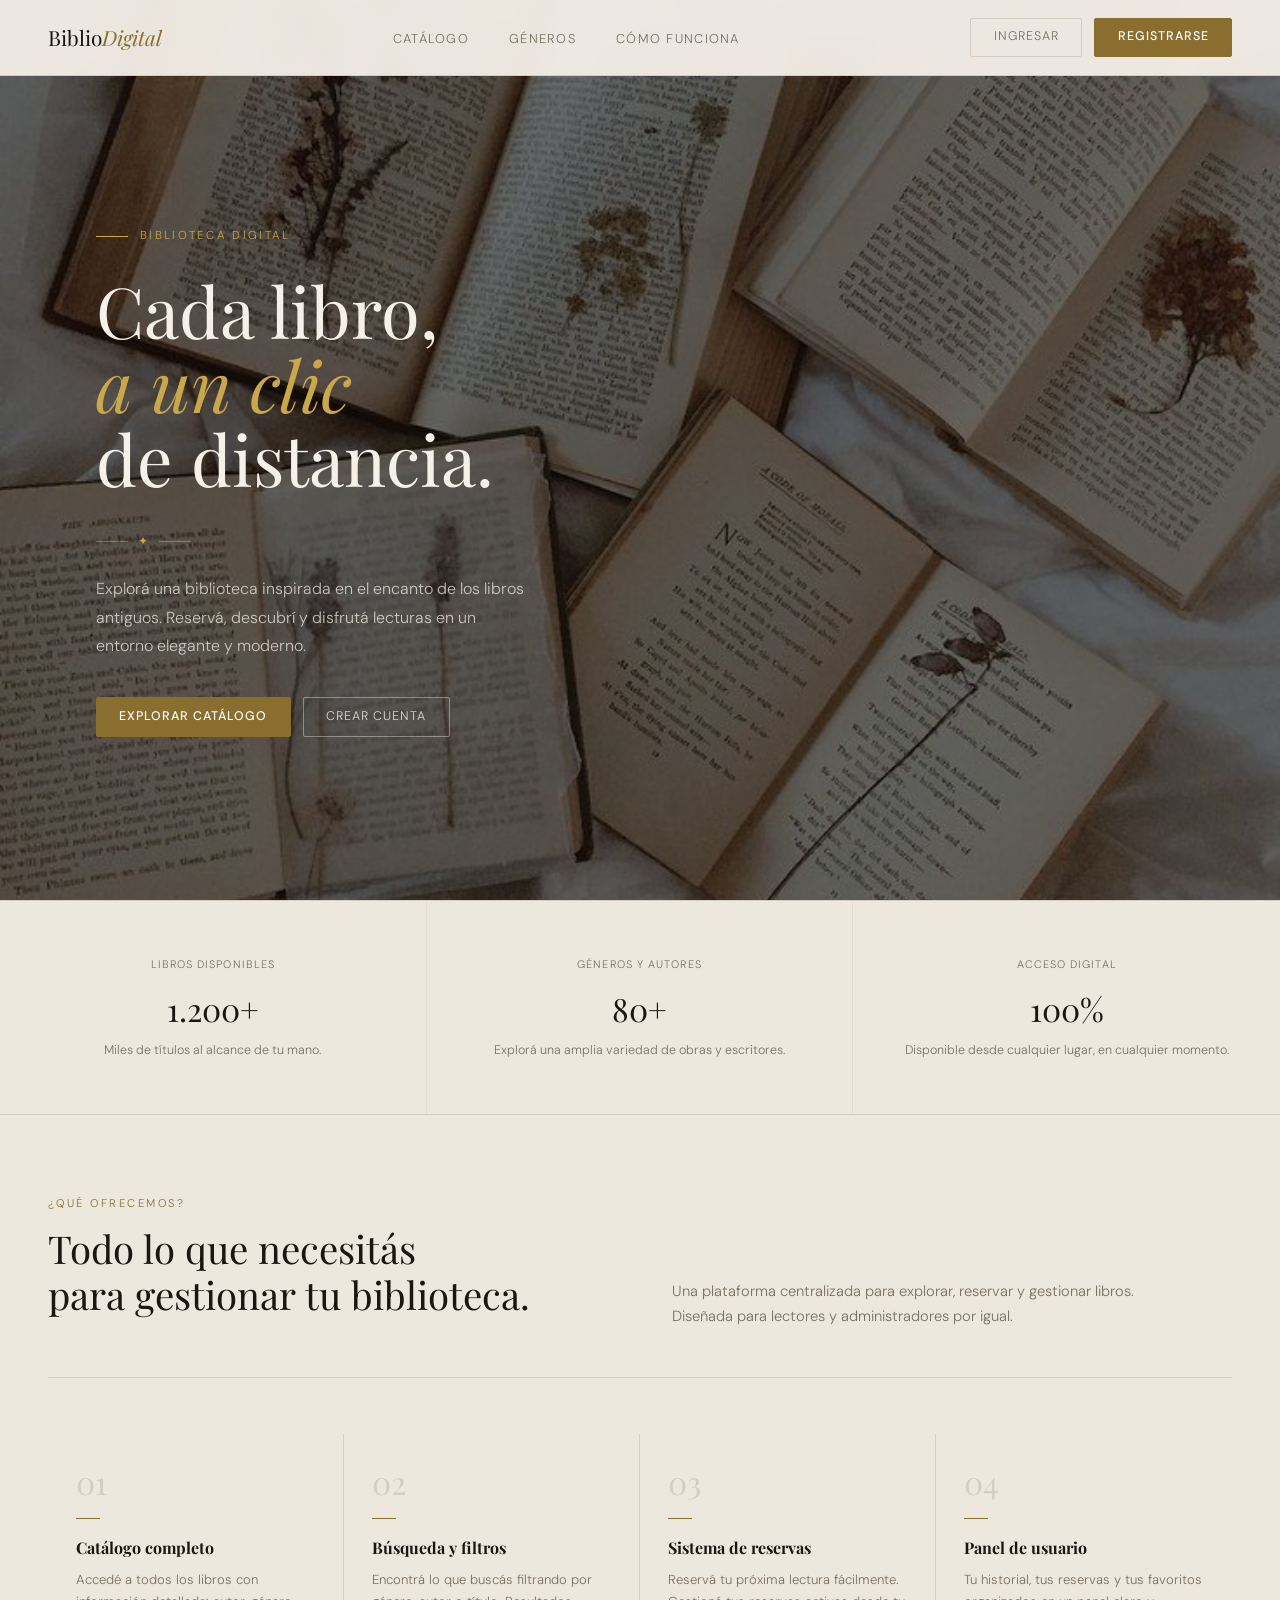
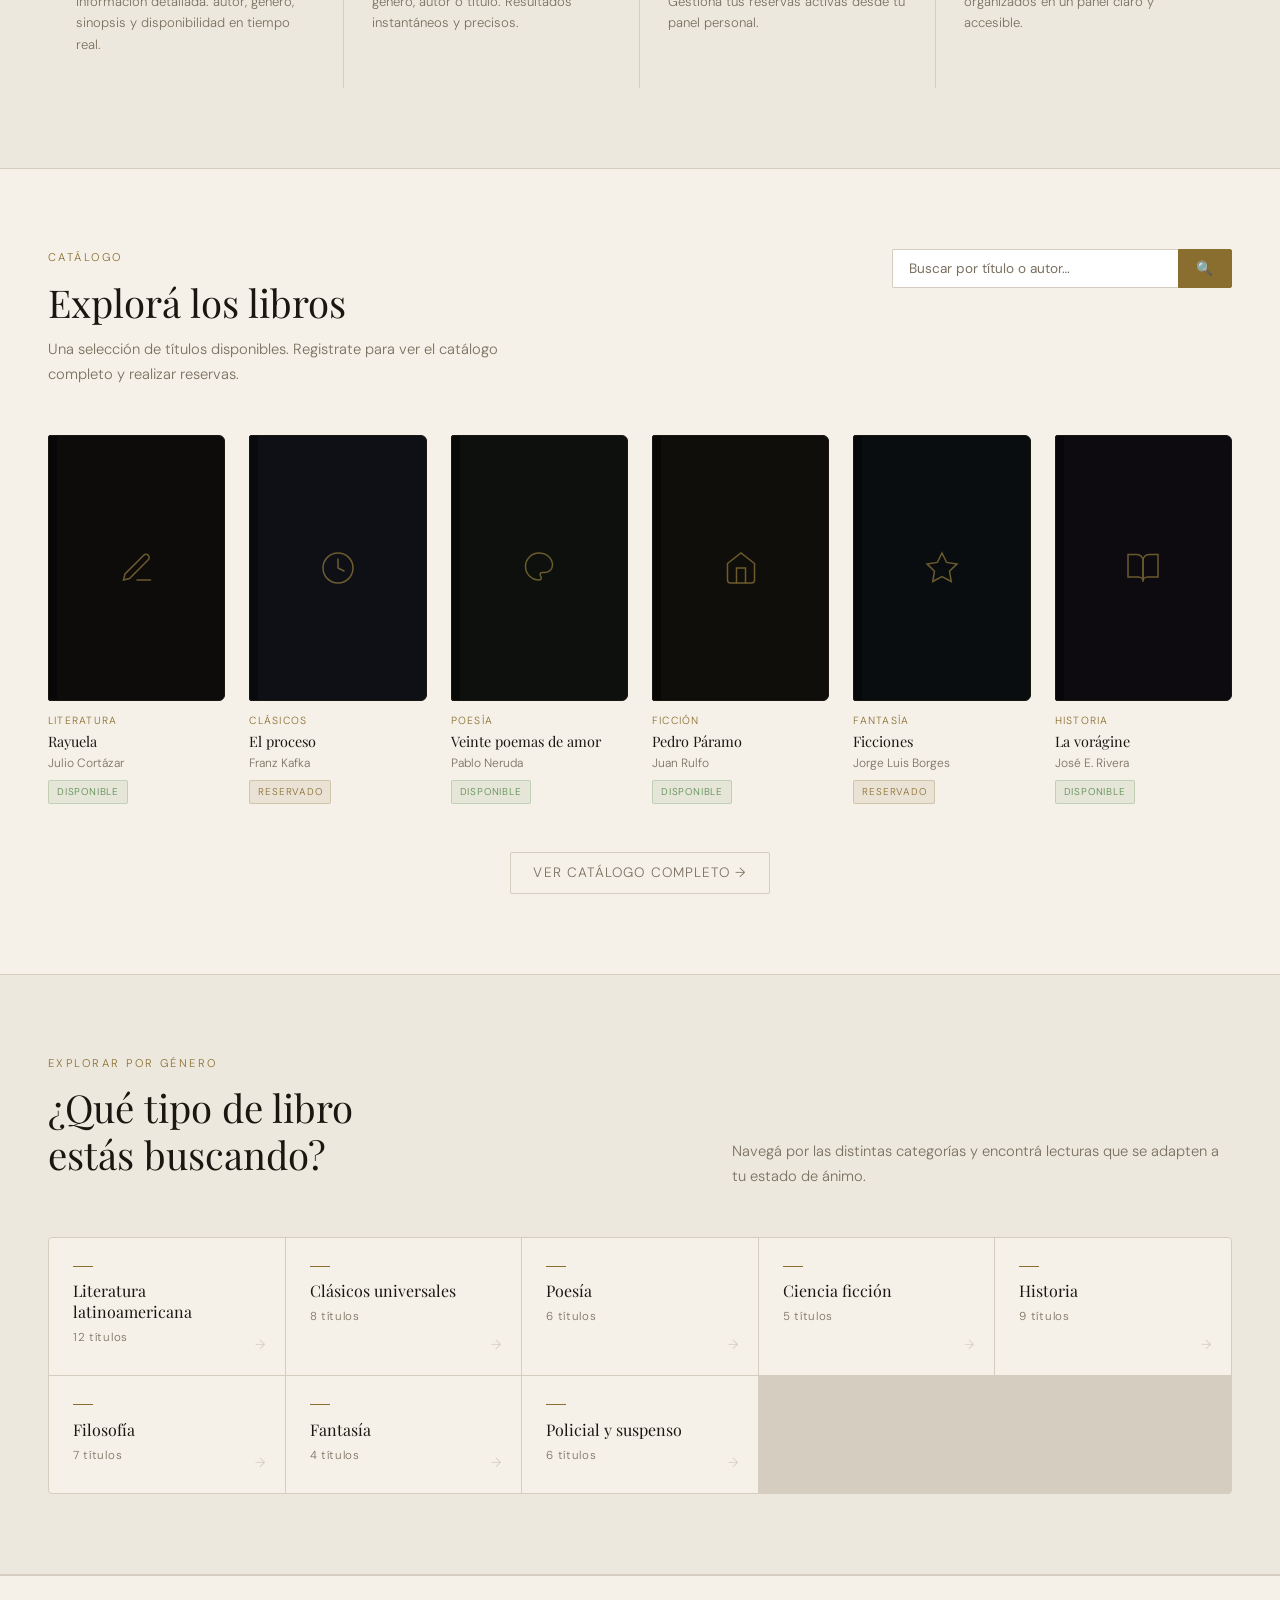
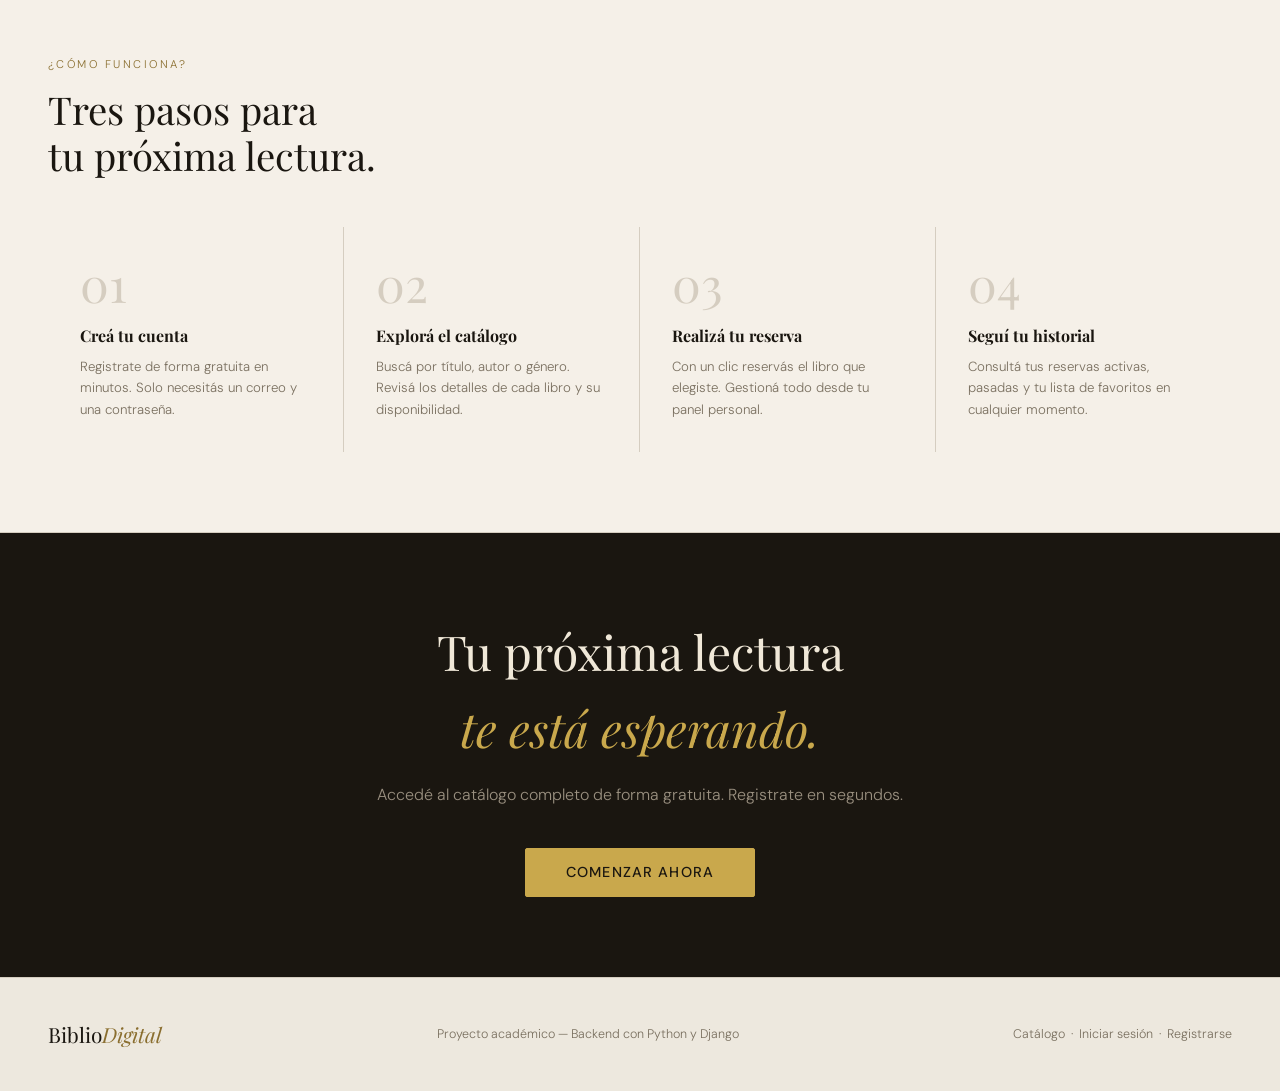
==== commit 4a0a947f: "cambio en el front: templates index.html" ====
--- a/templates/index.html
+++ b/templates/index.html
@@ -82,7 +82,36 @@
 
     /* ── STATS BAR ── */
     .stats-bar { border-top: 1px solid var(--border); background: var(--bg-card); display: grid; grid-template-columns: repeat(3, 1fr); }
-    .stat-item { padding: 2rem 2.5rem; border-right: 1px solid var(--border); display: flex; align-items: center; gap: 1.25rem; }
+    .stat-item{
+    display:flex;
+    align-items:center;
+    justify-content:center;
+    text-align:center;
+     padding:55px 45px;
+     border-right:1px solid #e5ddd2;
+}
+.stat-item:last-child{
+    border-right:none;
+}
+.stat-content{
+    display:flex;
+    flex-direction:column;
+    gap:8px;
+}
+.stat-num{
+    display: block;
+    font-family: 'Playfair Display', serif;
+    font-size: 3rem;
+    font-weight: 400; /* más fino */
+    color: #1f1a17;
+    margin: 8px 0;
+}
+.stat-lbl{
+    font-size:.78rem;
+    letter-spacing:3px;
+    text-transform:uppercase;
+    color:#9b7a32;
+}
     .stat-item:last-child { border-right: none; }
     .stat-icon { width: 48px; height: 48px; border-radius: 50%; background: var(--bg-card2); border: 1px solid var(--border); display: flex; align-items: center; justify-content: center; font-size: 1.2rem; flex-shrink: 0; }
     .stat-num { font-family: var(--font-head); font-size: 2rem; color: var(--dark); display: block; line-height: 1; }
@@ -206,31 +235,32 @@
   </section>
 
   <div class="stats-bar">
-    <div class="stat-item">
-      <div class="stat-icon">📚</div>
-      <div>
-        <span class="stat-lbl">Libros disponibles</span>
-        <span class="stat-num">1.200+</span>
-        <p class="stat-desc">Miles de títulos al alcance de tu mano.</p>
-      </div>
-    </div>
-    <div class="stat-item">
-      <div class="stat-icon">✍️</div>
-      <div>
-        <span class="stat-lbl">Géneros y autores</span>
-        <span class="stat-num">80+</span>
-        <p class="stat-desc">Explorá una amplia variedad de obras y escritores.</p>
-      </div>
-    </div>
-    <div class="stat-item">
-      <div class="stat-icon">🌐</div>
-      <div>
-        <span class="stat-lbl">Acceso digital</span>
-        <span class="stat-num">100%</span>
-        <p class="stat-desc">Disponible desde cualquier lugar, en cualquier momento.</p>
-      </div>
+
+  <div class="stat-item">
+    <div class="stat-content">
+      <span class="stat-lbl">LIBROS DISPONIBLES</span>
+      <span class="stat-num">1.200+</span>
+      <p class="stat-desc">Miles de títulos al alcance de tu mano.</p>
     </div>
   </div>
+
+  <div class="stat-item">
+    <div class="stat-content">
+      <span class="stat-lbl">GÉNEROS Y AUTORES</span>
+      <span class="stat-num">80+</span>
+      <p class="stat-desc">Explorá una amplia variedad de obras y escritores.</p>
+    </div>
+  </div>
+
+  <div class="stat-item">
+    <div class="stat-content">
+      <span class="stat-lbl">ACCESO DIGITAL</span>
+      <span class="stat-num">100%</span>
+      <p class="stat-desc">Disponible desde cualquier lugar, en cualquier momento.</p>
+    </div>
+  </div>
+
+</div>
 
   <section class="features">
     <div class="features-top">
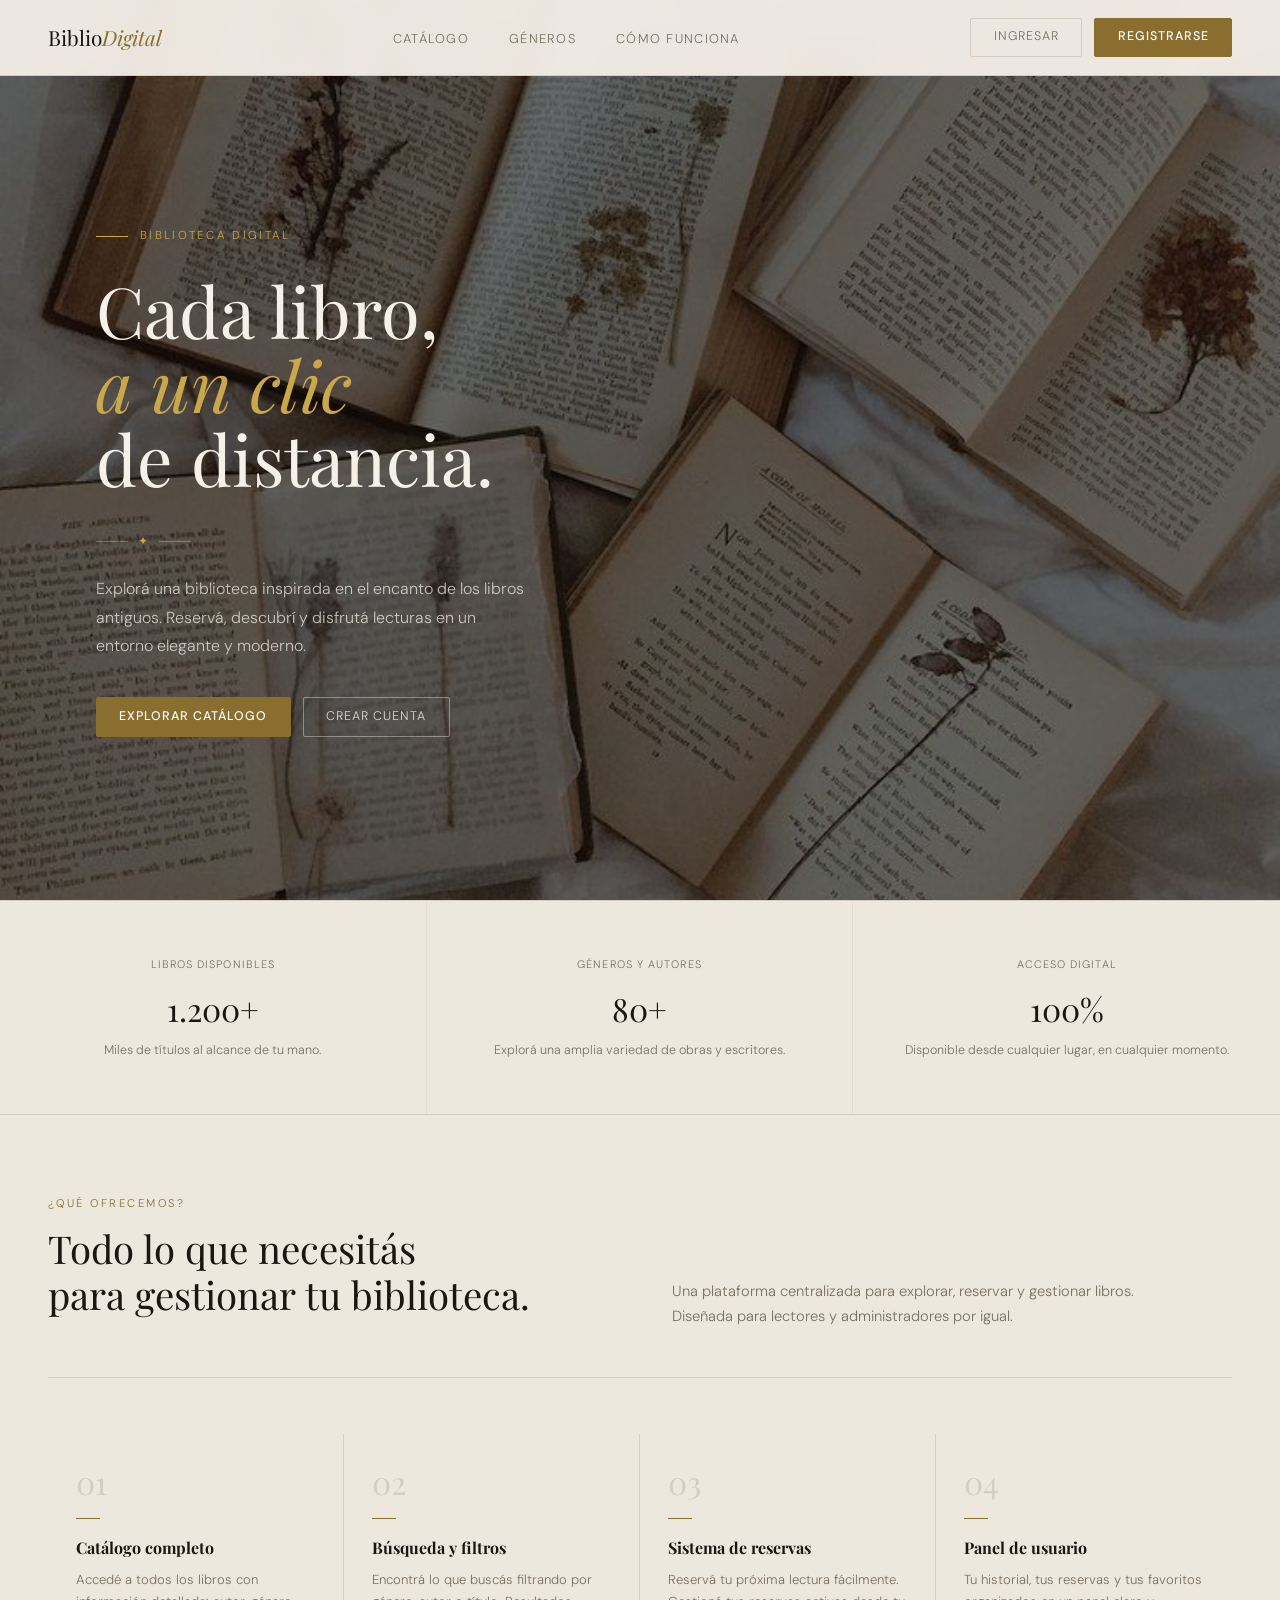
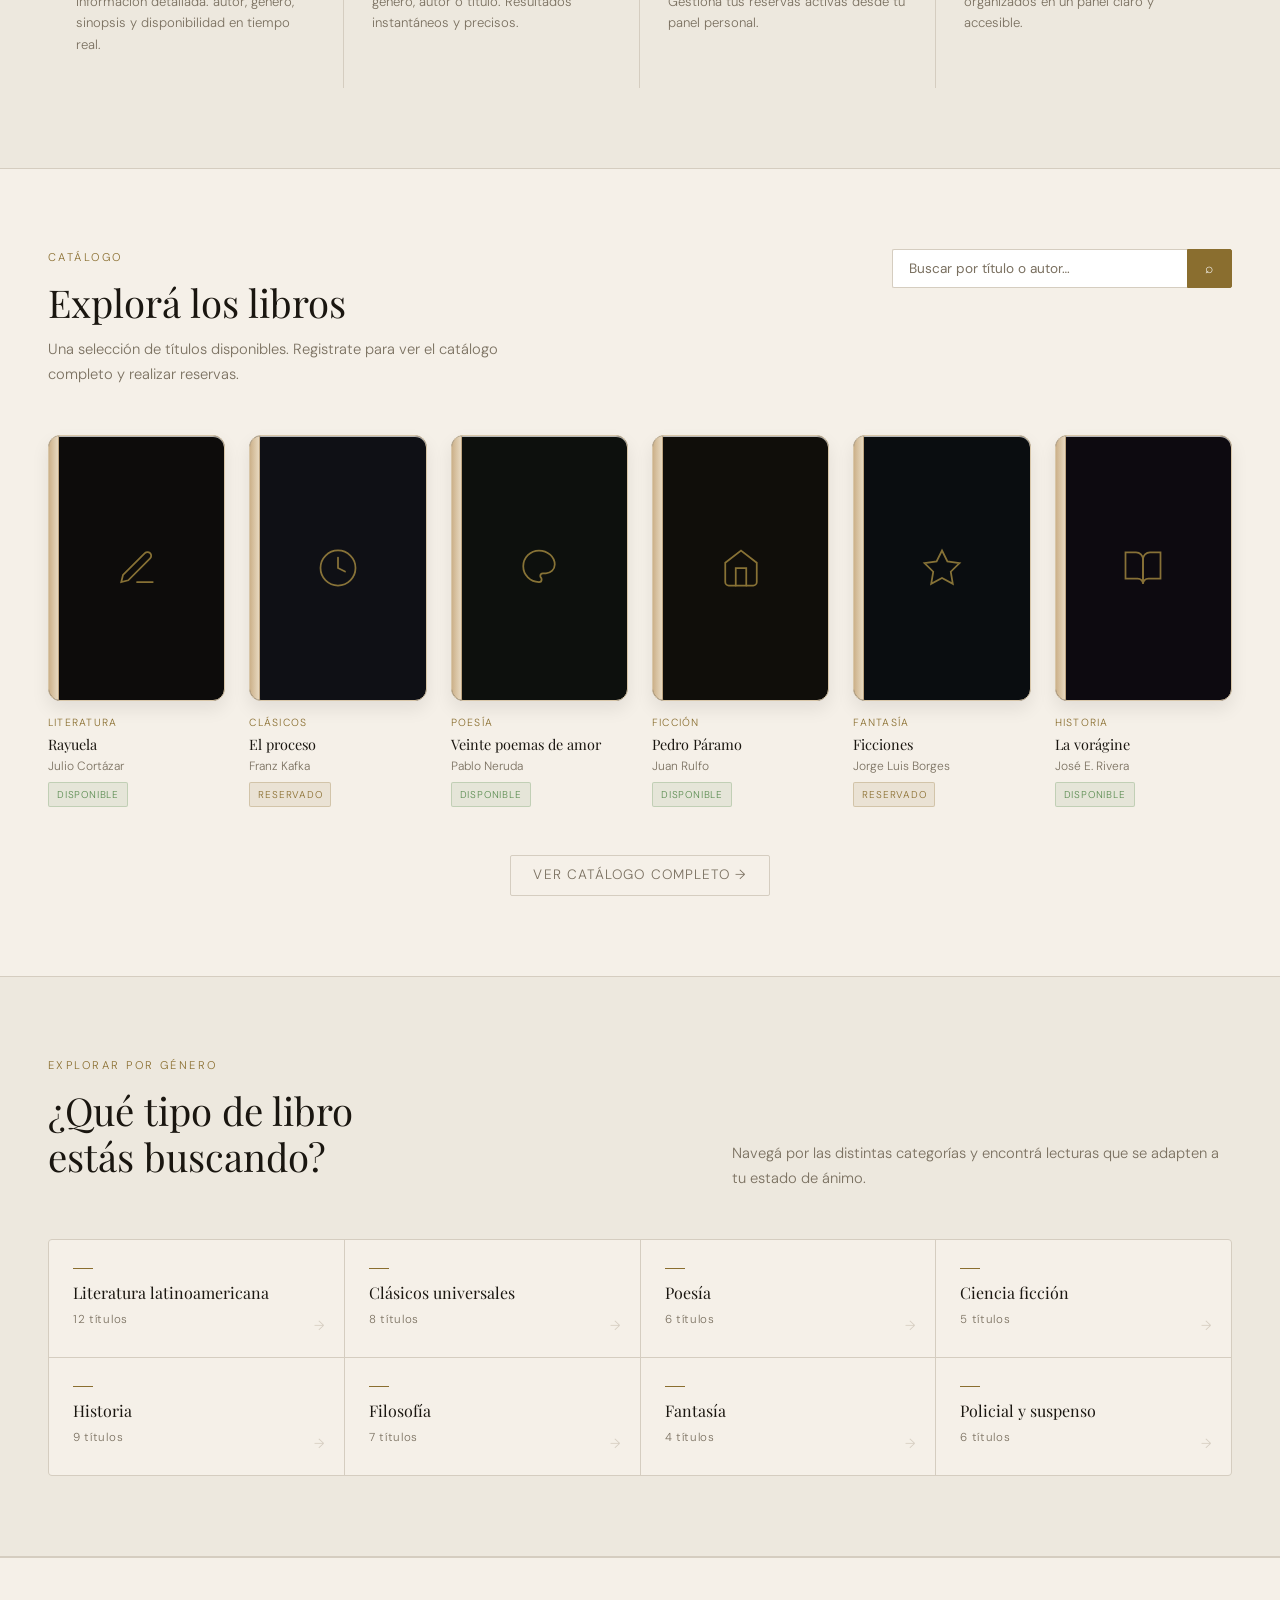
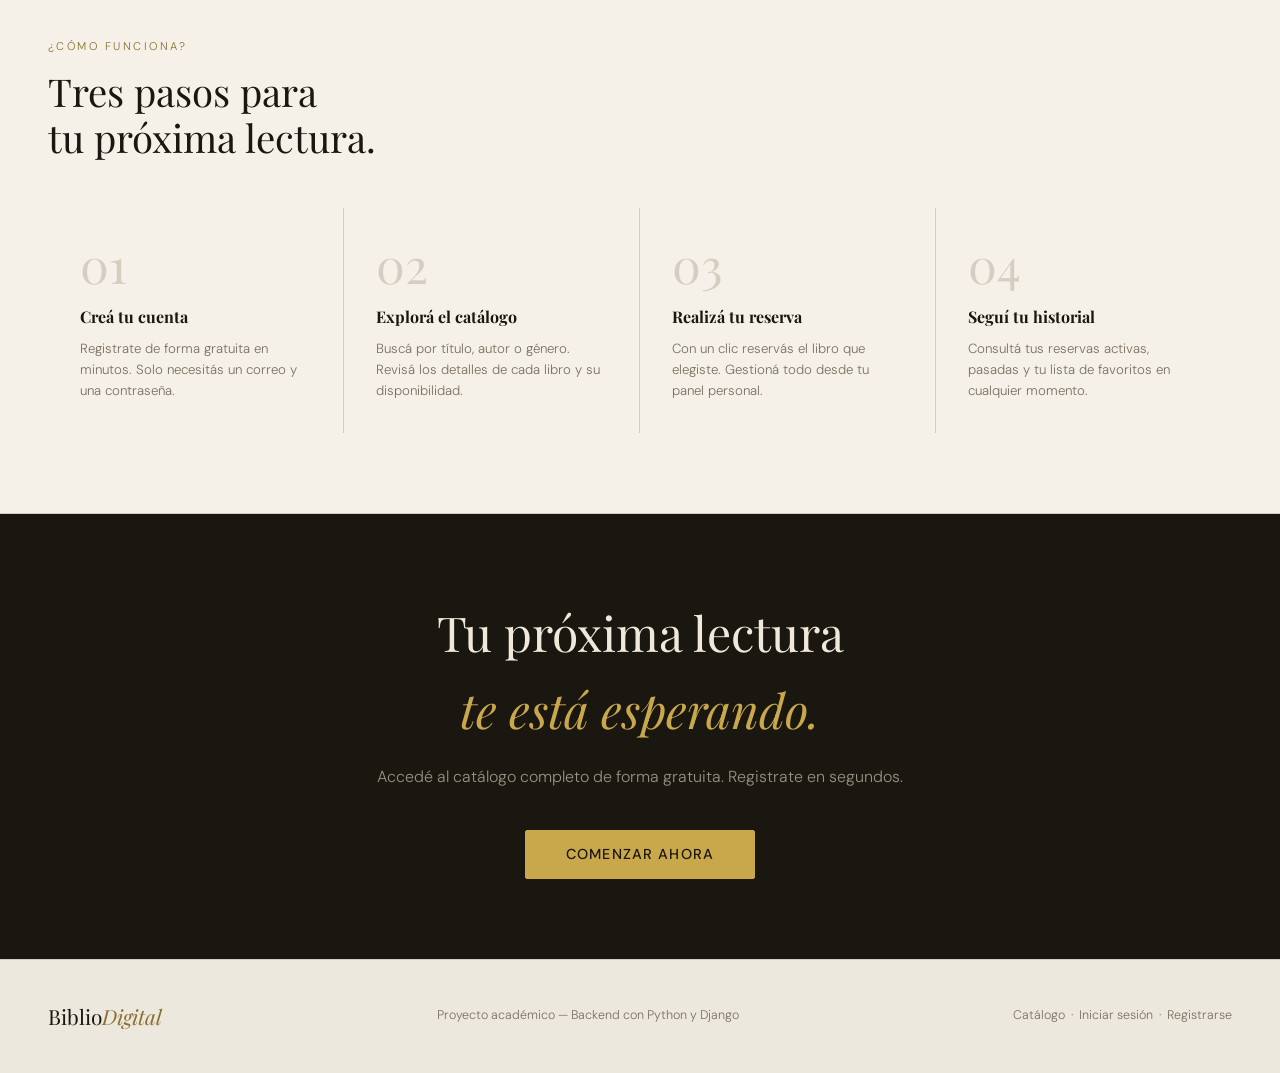
==== commit 27e30dcf: "cambio en el frontend" ====
--- a/templates/index.html
+++ b/templates/index.html
@@ -141,13 +141,59 @@
     .catalogue-search button { padding: 0.65rem 1.1rem; background: var(--gold); border: 1px solid var(--gold); border-radius: 0 2px 2px 0; cursor: pointer; font-size: 0.85rem; color: #fff; }
     .books-grid { display: grid; grid-template-columns: repeat(auto-fill, minmax(160px, 1fr)); gap: 1.5rem; }
     .book-card { cursor: pointer; transition: transform .2s; }
-    .book-card:hover { transform: translateY(-4px); }
+    .book-card:hover .book-card-cover {
+    transform: translateY(-6px);
+    border-color: #c6a15a;
+    box-shadow:
+        0 18px 35px rgba(0,0,0,.15),
+        inset 0 1px 0 rgba(255,255,255,.8);
+}
     .book-card:hover .book-card-cover { border-color: var(--gold); }
     .book-card-cover { width: 100%; aspect-ratio: 2/3; border-radius: 2px 6px 6px 2px; margin-bottom: 0.75rem; border: 1px solid #1a1610; background: #0d0c0b; display: flex; align-items: center; justify-content: center; transition: border-color .2s; position: relative; overflow: hidden; }
-    .book-card-cover::after { content: ''; position: absolute; left: 0; top: 0; bottom: 0; width: 8px; background: rgba(0,0,0,.4); border-radius: 2px 0 0 2px; }
+.book-card-cover {
+    width: 100%;
+    aspect-ratio: 2 / 3;
+    margin-bottom: 0.9rem;
+    border-radius: 12px;
+    overflow: hidden;
+    background: linear-gradient(
+        145deg,
+        #f7f1e6,
+        #ede1cf
+    );
+    border: 1px solid #d8c6a8;
+    display: flex;
+    align-items: center;
+    justify-content: center;
+    transition: all .3s ease;
+    box-shadow:
+        0 8px 18px rgba(0,0,0,.08),
+        inset 0 1px 0 rgba(255,255,255,.7);
+     position: relative;
+}   
+.book-card-cover::after {
+    content: "";
+    position: absolute;
+    left: 0;
+    top: 0;
+    bottom: 0;
+    width: 10px;
+
+    background: linear-gradient(
+        to right,
+        #ccb18a,
+        #e7d8bf
+    );
+
+    border-right: 1px solid rgba(0,0,0,.08);
+}
     .book-card-icon { width: 100%; height: 100%; display: flex; align-items: center; justify-content: center; }
-    .book-card-icon svg { width: 36px; height: 36px; opacity: 0.5; }
-    .book-card-genre { font-size: 0.65rem; letter-spacing: 0.12em; text-transform: uppercase; color: var(--gold); margin-bottom: 0.2rem; }
+.book-card-icon svg {
+    width: 42px;
+    height: 42px;
+    color: #b18a45;
+    opacity: .65;
+}    .book-card-genre { font-size: 0.65rem; letter-spacing: 0.12em; text-transform: uppercase; color: var(--gold); margin-bottom: 0.2rem; }
     .book-card-title { font-family: var(--font-head); font-size: 0.9rem; line-height: 1.3; margin-bottom: 0.2rem; color: var(--dark); }
     .book-card-author { font-size: 0.75rem; color: var(--muted); }
     .available-badge { display: inline-block; margin-top: 0.4rem; font-size: 0.62rem; letter-spacing: 0.08em; text-transform: uppercase; padding: 0.2rem 0.5rem; border-radius: 2px; background: rgba(90,140,80,0.1); color: #5a8c50; border: 1px solid rgba(90,140,80,0.25); }
@@ -156,7 +202,15 @@
 
     .generos { background: var(--bg-card); border-top: 1px solid var(--border); border-bottom: 1px solid var(--border); }
     .generos-intro { display: flex; align-items: flex-end; justify-content: space-between; margin-bottom: 3rem; gap: 2rem; flex-wrap: wrap; }
-    .generos-grid { display: grid; grid-template-columns: repeat(auto-fill, minmax(200px, 1fr)); gap: 1px; background: var(--border); border: 1px solid var(--border); border-radius: 4px; overflow: hidden; }
+.generos-grid {
+    display: grid;
+    grid-template-columns: repeat(4, 1fr);
+    gap: 1px;
+    background: var(--border);
+    border: 1px solid var(--border);
+    border-radius: 4px;
+    overflow: hidden;
+}
     .genero-card { background: var(--bg); padding: 1.75rem 1.5rem; cursor: pointer; transition: background .2s; display: flex; flex-direction: column; gap: 0.4rem; position: relative; }
     .genero-card::after { content: '→'; position: absolute; right: 1.25rem; bottom: 1.25rem; font-size: 0.85rem; color: var(--border); transition: color .2s, transform .2s; }
     .genero-card:hover { background: var(--bg-card2); }
@@ -307,7 +361,7 @@
       </div>
       <div class="catalogue-search">
         <input type="text" placeholder="Buscar por título o autor…"/>
-        <button>🔍</button>
+        <button>⌕</button>
       </div>
     </div>
     <div class="books-grid">
